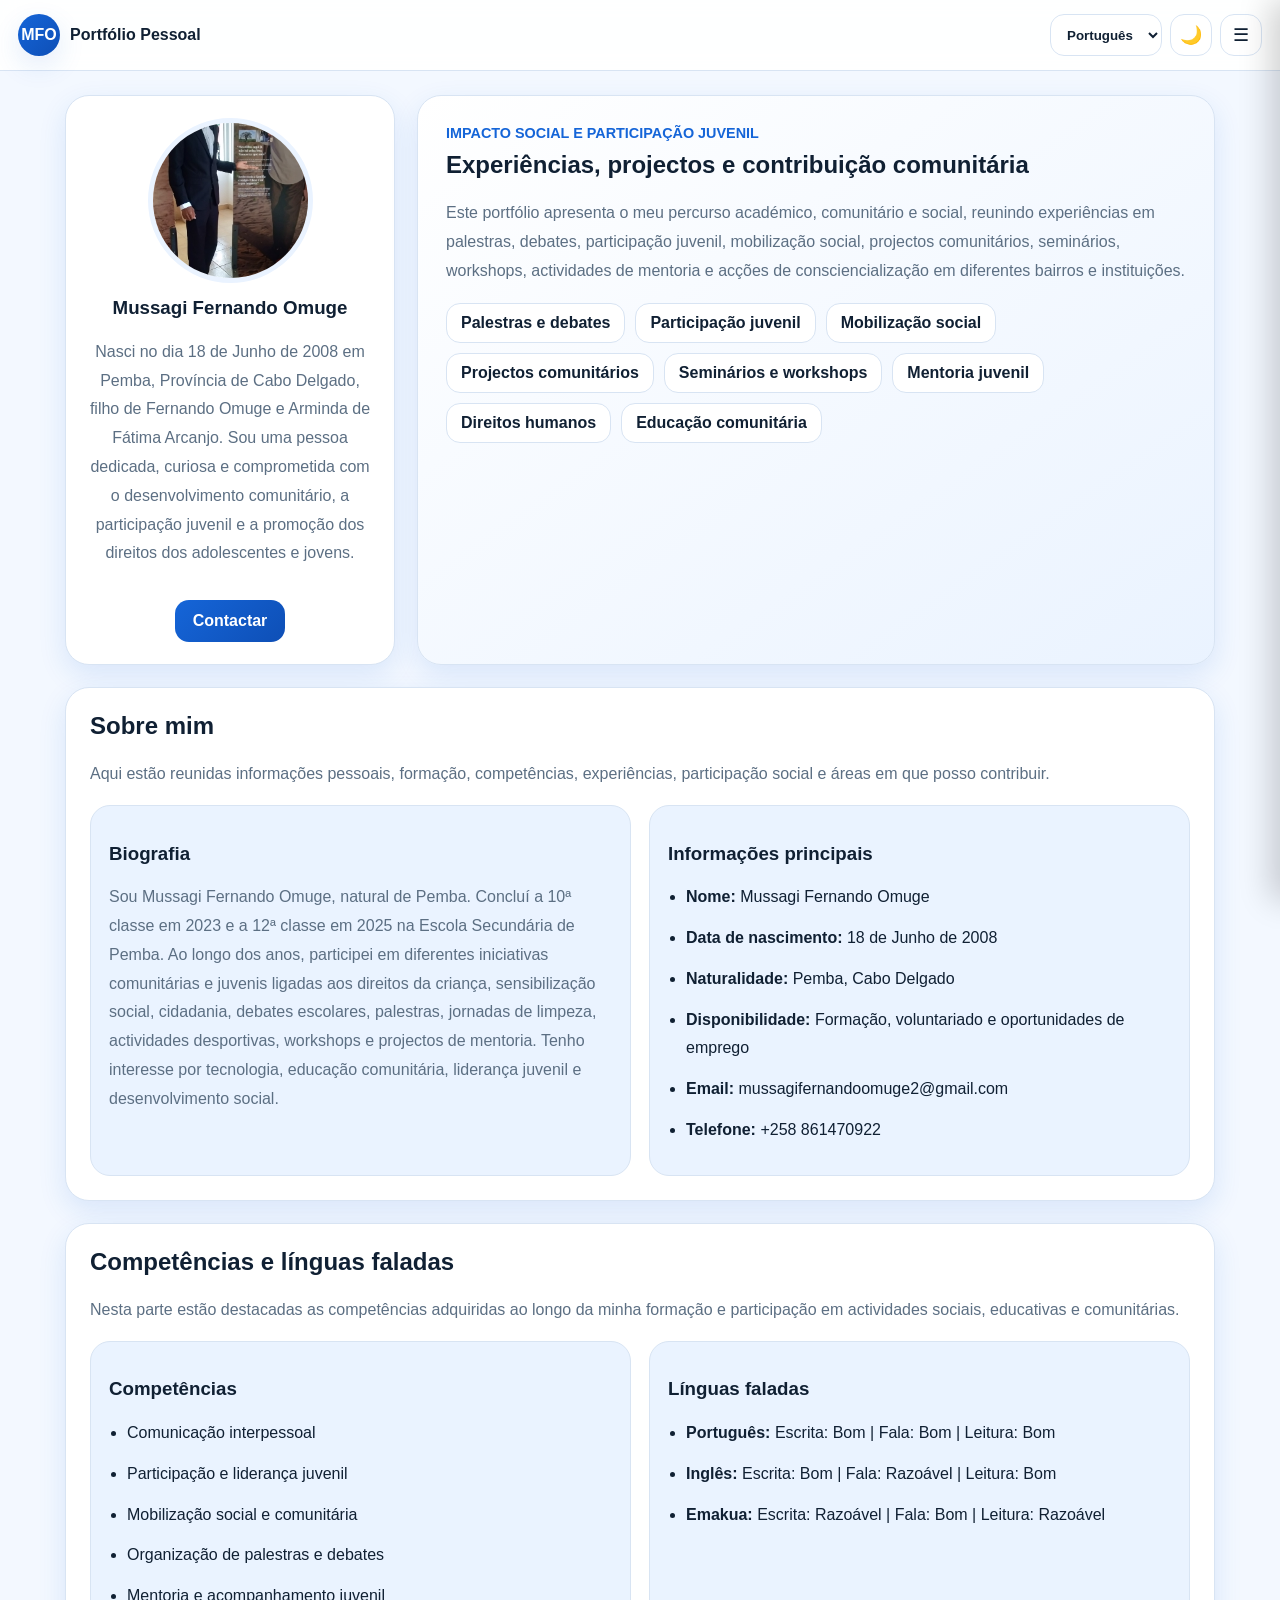
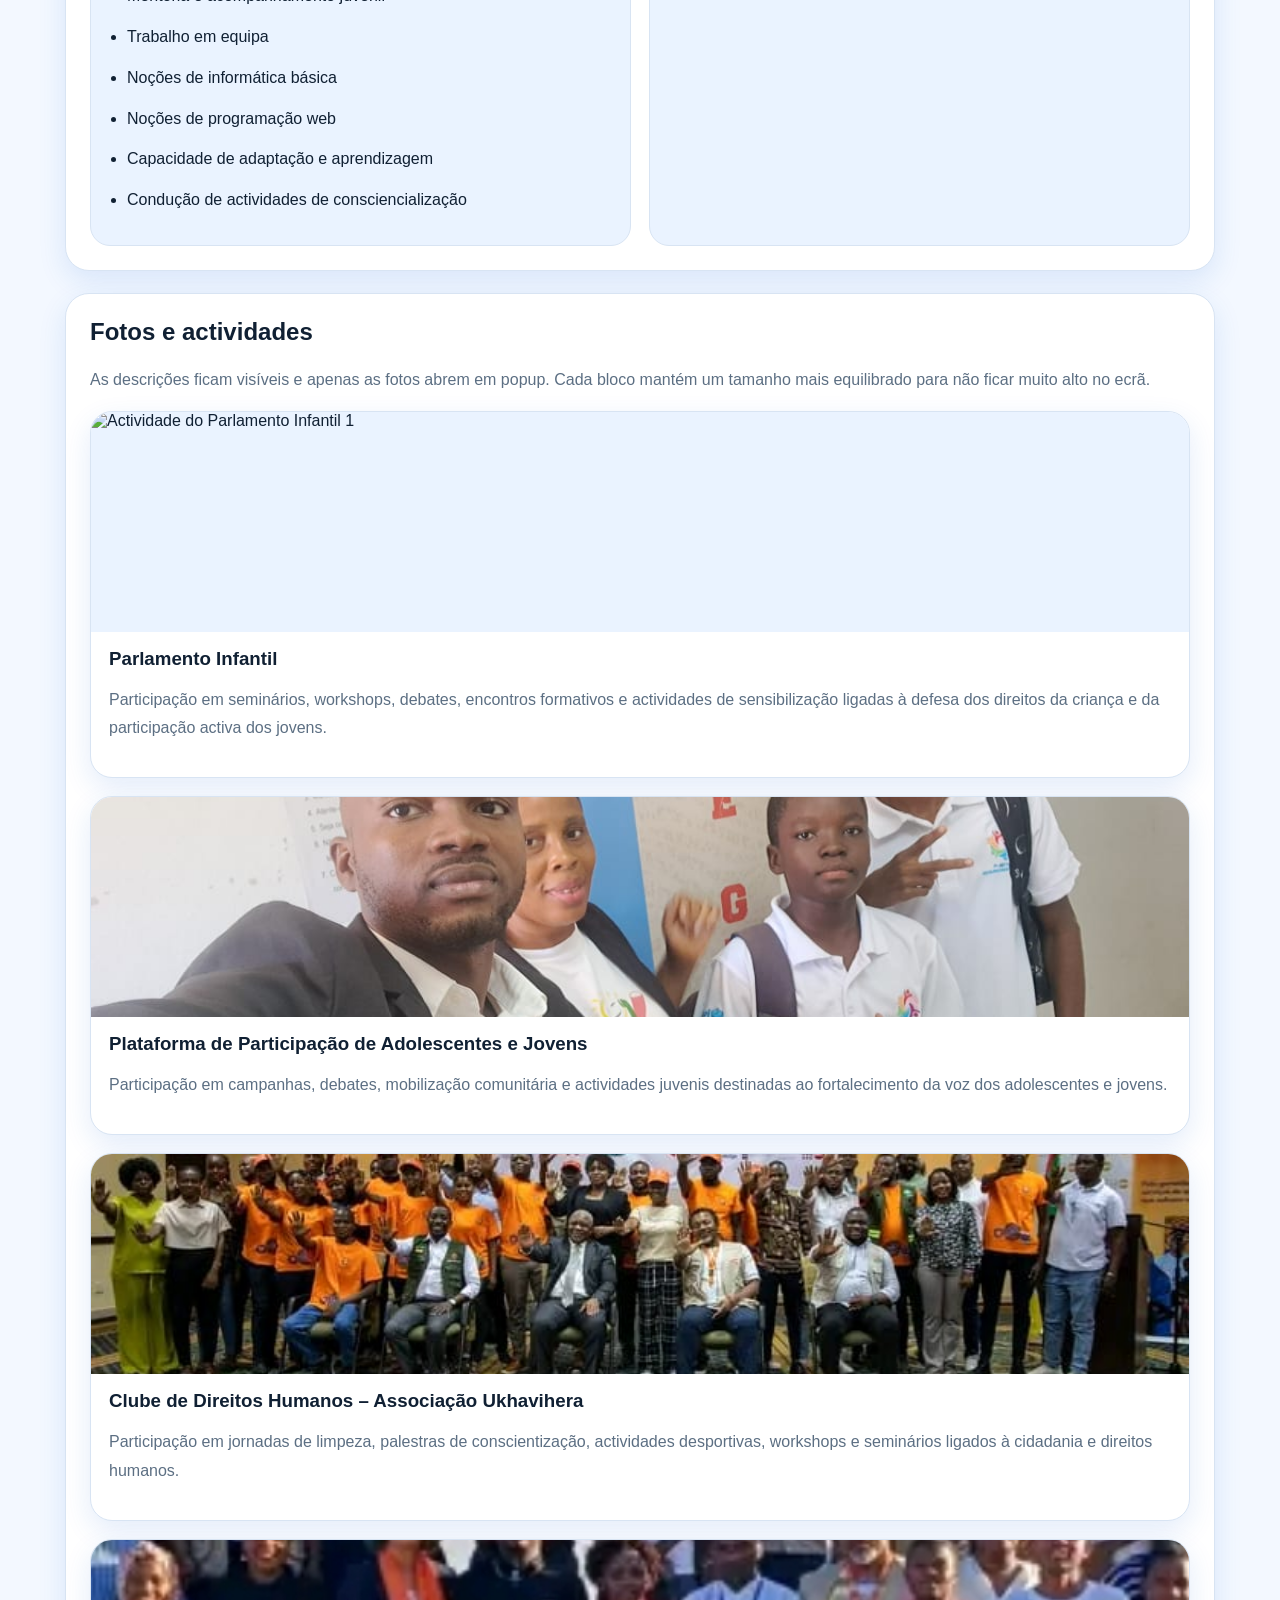
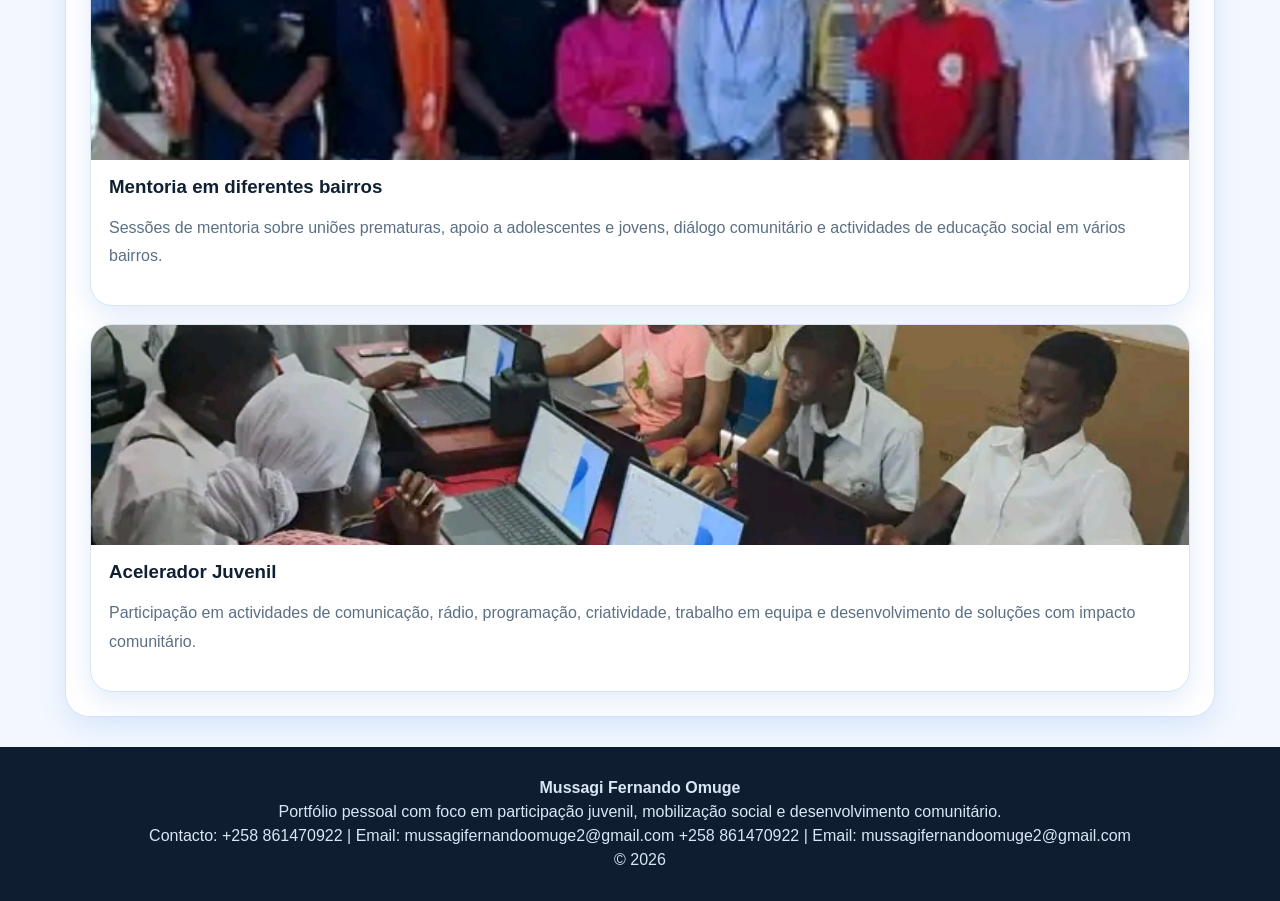
==== home (2).html @ 881435b7 "Add files via upload" ====
<!DOCTYPE html>
<html lang="pt">
<head>
  <meta charset="UTF-8">
  <meta name="viewport" content="width=device-width, initial-scale=1.0">
  <title>Portfólio | Mussagi Fernando Omuge</title>
  <link rel="stylesheet" href="home.css">
</head>
<body>

  <div class="sobreposicao" id="sobreposicao"></div>

  <header class="cabecalho-topo">
    <div class="marca-topo">
      <div class="icone-marca">MFO</div>
      <span data-i18n="marca">Portfólio Pessoal</span>
    </div>

    <div class="acoes-topo">
      <select class="seletor-idioma" id="seletorIdioma" aria-label="Selecionar idioma">
        <option value="pt">Português</option>
        <option value="en">English</option>
        <option value="es">Español</option>
      </select>

      <button class="botao-topo" id="botaoTema" aria-label="Alternar tema">🌙</button>
      <button class="botao-topo" id="botaoMenu" aria-label="Abrir menu">☰</button>
    </div>
  </header>

  <aside class="menu-lateral" id="menuLateral">
    <div class="topo-menu">
      <span data-i18n="menu_titulo">Menu</span>
      <button class="botao-topo" id="fecharMenu">✕</button>
    </div>

    <a href="#inicio" class="link-menu" data-i18n="menu_inicio">Início</a>
    <a href="#sobre" class="link-menu" data-i18n="menu_sobre">Sobre mim</a>
    <a href="#competencias" class="link-menu" data-i18n="menu_competencias">Competências</a>
    <a href="#percurso" class="link-menu" data-i18n="menu_percurso">Percurso</a>
    <a href="#experiencias" class="link-menu" data-i18n="menu_experiencias">Experiências</a>
    <a href="#fotos" class="link-menu" data-i18n="menu_fotos">Fotos e actividades</a>
    <a href="contactar.html" class="link-menu" data-i18n="menu_contactar">Contactar</a>
  </aside>

  <section class="hero" id="inicio">
    <article class="cartao cartao-perfil">
      <img src="perfil2.jpg" alt="Foto de Mussagi Fernando Omuge" class="foto-perfil imagem-ampliavel">
      <h1>Mussagi Fernando Omuge</h1>
      <p class="texto-suave" data-i18n="hero_texto">
        Nasci no dia 18 de Junho de 2008 em Pemba, Província de Cabo Delgado, filho de Fernando Omuge e Arminda de Fátima Arcanjo.
        Sou uma pessoa dedicada, curiosa e comprometida com o desenvolvimento comunitário, a participação juvenil e a promoção dos direitos dos adolescentes e jovens.
      </p>
      <a href="contactar.html" class="botao-principal" data-i18n="botao_contactar">Contactar</a>
    </article>

    <article class="cartao cartao-destaque">
      <span class="rotulo" data-i18n="rotulo_hero">Impacto social e participação juvenil</span>
      <h2 data-i18n="titulo_hero">Experiências, projectos e contribuição comunitária</h2>
      <p class="texto-suave" data-i18n="texto_hero_destaque">
        Este portfólio apresenta o meu percurso académico, comunitário e social, reunindo experiências em palestras, debates, participação juvenil,
        mobilização social, projectos comunitários, seminários, workshops, actividades de mentoria e acções de consciencialização em diferentes bairros e instituições.
      </p>

      <div class="lista-chips">
        <span class="chip" data-i18n="chip_1">Palestras e debates</span>
        <span class="chip" data-i18n="chip_2">Participação juvenil</span>
        <span class="chip" data-i18n="chip_3">Mobilização social</span>
        <span class="chip" data-i18n="chip_4">Projectos comunitários</span>
        <span class="chip" data-i18n="chip_5">Seminários e workshops</span>
        <span class="chip" data-i18n="chip_6">Mentoria juvenil</span>
        <span class="chip" data-i18n="chip_7">Direitos humanos</span>
        <span class="chip" data-i18n="chip_8">Educação comunitária</span>
      </div>
    </article>
  </section>

  <main class="conteudo-principal">

    <section class="cartao secao" id="sobre">
      <h2 data-i18n="sobre_titulo">Sobre mim</h2>
      <p class="introducao-secao" data-i18n="sobre_intro">
        Aqui estão reunidas informações pessoais, formação, competências, experiências, participação social e áreas em que posso contribuir.
      </p>

      <div class="grade-dupla">
        <div class="caixa-interna">
          <h3 data-i18n="biografia_titulo">Biografia</h3>
          <p class="texto-suave" data-i18n="biografia_texto">
            Sou Mussagi Fernando Omuge, natural de Pemba. Concluí a 10ª classe em 2023 e a 12ª classe em 2025 na Escola Secundária de Pemba.
            Ao longo dos anos, participei em diferentes iniciativas comunitárias e juvenis ligadas aos direitos da criança, sensibilização social, cidadania,
            debates escolares, palestras, jornadas de limpeza, actividades desportivas, workshops e projectos de mentoria. Tenho interesse por tecnologia,
            educação comunitária, liderança juvenil e desenvolvimento social.
          </p>
        </div>

        <div class="caixa-interna">
          <h3 data-i18n="info_titulo">Informações principais</h3>
          <ul class="lista-info">
            <li><strong data-i18n="nome_label">Nome:</strong> Mussagi Fernando Omuge</li>
            <li><strong data-i18n="nascimento_label">Data de nascimento:</strong> <span data-i18n="nascimento_valor">18 de Junho de 2008</span></li>
            <li><strong data-i18n="naturalidade_label">Naturalidade:</strong> Pemba, Cabo Delgado</li>
            <li><strong data-i18n="disponibilidade_label">Disponibilidade:</strong> <span data-i18n="disponibilidade_valor">Formação, voluntariado e oportunidades de emprego</span></li>
            <li><strong>Email:</strong> mussagifernandoomuge2@gmail.com</li>
            <li><strong data-i18n="telefone_label">Telefone:</strong> +258 861470922</li>
          </ul>
        </div>
      </div>
    </section>

    <section class="cartao secao" id="competencias">
      <h2 data-i18n="competencias_titulo">Competências e línguas faladas</h2>
      <p class="introducao-secao" data-i18n="competencias_intro">
        Nesta parte estão destacadas as competências adquiridas ao longo da minha formação e participação em actividades sociais, educativas e comunitárias.
      </p>

      <div class="grade-dupla">
        <div class="caixa-interna">
          <h3 data-i18n="competencias_lista_titulo">Competências</h3>
          <ul class="lista-info">
            <li data-i18n="comp_1">Comunicação interpessoal</li>
            <li data-i18n="comp_2">Participação e liderança juvenil</li>
            <li data-i18n="comp_3">Mobilização social e comunitária</li>
            <li data-i18n="comp_4">Organização de palestras e debates</li>
            <li data-i18n="comp_5">Mentoria e acompanhamento juvenil</li>
            <li data-i18n="comp_6">Trabalho em equipa</li>
            <li data-i18n="comp_7">Noções de informática básica</li>
            <li data-i18n="comp_8">Noções de programação web</li>
            <li data-i18n="comp_9">Capacidade de adaptação e aprendizagem</li>
            <li data-i18n="comp_10">Condução de actividades de consciencialização</li>
          </ul>
        </div>

        <div class="caixa-interna">
          <h3 data-i18n="linguas_titulo">Línguas faladas</h3>
          <ul class="lista-info">
            <li><strong data-i18n="portugues_label">Português:</strong> <span data-i18n="portugues_valor">Escrita: Bom | Fala: Bom | Leitura: Bom</span></li>
            <li><strong data-i18n="ingles_label">Inglês:</strong> <span data-i18n="ingles_valor"></span></li>
            <li><strong data-i18n="traducao_label">Emakua:</strong> <span data-i18n="traducao_valor"></span></li>

        

          </ul>
        </div>
      </div>
    </section>

    <section class="cartao secao" id="fotos">
      <h2 data-i18n="fotos_titulo">Fotos e actividades</h2>
      <p class="introducao-secao" data-i18n="fotos_intro">
        As descrições ficam visíveis e apenas as fotos abrem em popup. Cada bloco mantém um tamanho mais equilibrado para não ficar muito alto no ecrã.
      </p>

      <div class="pilha-actividades">
        <article class="bloco-actividade">
          <div class="trilho-fotos">
            <img src="P.I1.JPG" alt="Actividade do Parlamento Infantil 1" class="foto-actividade imagem-ampliavel">
            <img src="P.I4.jpg" alt="Actividade do Parlamento Infantil 2" class="foto-actividade imagem-ampliavel">
            <img src="P.I3.jpg" alt="Actividade do Parlamento Infantil 3" class="foto-actividade imagem-ampliavel">
          </div>
          <div class="descricao-actividade">
            <h3 data-i18n="foto1_titulo">Parlamento Infantil</h3>
            <p data-i18n="foto1_texto">
              Participação em seminários, workshops, debates, encontros formativos e actividades de sensibilização ligadas à defesa dos direitos da criança e da participação activa dos jovens.
            </p>
          </div>
        </article>

        <article class="bloco-actividade">
          <div class="trilho-fotos">
            <img src="PPAJ1.jpg" alt="Plataforma de Participação 1" class="foto-actividade imagem-ampliavel">
            <img src="PPAJ5.jpg" alt="Plataforma de Participação 2" class="foto-actividade imagem-ampliavel">
            <img src="A&J1.jpg" alt="Plataforma de Participação 3" class="foto-actividade imagem-ampliavel">
          </div>
          <div class="descricao-actividade">
            <h3 data-i18n="foto2_titulo">Plataforma de Participação de Adolescentes e Jovens</h3>
            <p data-i18n="foto2_texto">
              Participação em campanhas, debates, mobilização comunitária e actividades juvenis destinadas ao fortalecimento da voz dos adolescentes e jovens.
            </p>
          </div>
        </article>

        <article class="bloco-actividade">
          <div class="trilho-fotos">
            <img src="UKh2.jpg" alt="Associação Ukhavihera 1" class="foto-actividade imagem-ampliavel">
            <img src="UKh3.jpg" alt="Associação Ukhavihera 2" class="foto-actividade imagem-ampliavel">
            <img src="UKh.jpg" alt="Associação Ukhavihera 3" class="foto-actividade imagem-ampliavel">
          </div>
          <div class="descricao-actividade">
            <h3 data-i18n="foto3_titulo">Clube de Direitos Humanos – Associação Ukhavihera</h3>
            <p data-i18n="foto3_texto">
              Participação em jornadas de limpeza, palestras de conscientização, actividades desportivas, workshops e seminários ligados à cidadania e direitos humanos.
            </p>
          </div>
        </article>

        <article class="bloco-actividade">
          <div class="trilho-fotos">
            <img src="kutenga.jpg" alt="Mentoria Kutenga 1" class="foto-actividade imagem-ampliavel">
            <img src="kutenga1.jpg" alt="Mentoria Kutenga 2" class="foto-actividade imagem-ampliavel">
            <img src="kutenga2.jpg" alt="Mentoria Kutenga 3" class="foto-actividade imagem-ampliavel">
          </div>
          <div class="descricao-actividade">
            <h3 data-i18n="foto4_titulo">Mentoria em diferentes bairros</h3>
            <p data-i18n="foto4_texto">
              Sessões de mentoria sobre uniões prematuras, apoio a adolescentes e jovens, diálogo comunitário e actividades de educação social em vários bairros.
            </p>
          </div>
        </article>

        <article class="bloco-actividade">
          <div class="trilho-fotos">
            <img src="acele2.jpg" alt="Acelerador Juvenil 1" class="foto-actividade imagem-ampliavel">
            <img src="acele1.jpg" alt="Acelerador Juvenil 2" class="foto-actividade imagem-ampliavel">
            <img src="acele3.jpg" alt="Acelerador Juvenil 3" class="foto-actividade imagem-ampliavel">
          </div>
          <div class="descricao-actividade">
            <h3 data-i18n="foto5_titulo">Acelerador Juvenil</h3>
            <p data-i18n="foto5_texto">
              Participação em actividades de comunicação, rádio, programação, criatividade, trabalho em equipa e desenvolvimento de soluções com impacto comunitário.
            </p>
          </div>
        </article>
      </div>
    </section>
  </main>

  <div class="popup-imagem" id="popupImagem">
    <div class="caixa-popup-imagem">
      <button class="fechar-popup" id="fecharPopupImagem">✕</button>
      <img src="perfil1.jpg" alt="Imagem ampliada" id="imagemPopup">
    </div>
  </div>




        
  <footer class="rodape">
    <p><strong>Mussagi Fernando Omuge</strong></p>
    <p data-i18n="rodape_texto">Portfólio pessoal com foco em participação juvenil, mobilização social e desenvolvimento comunitário.</p>
    <p><span data-i18n="rodape_contacto">Contacto:</span> +258 861470922 | Email: mussagifernandoomuge2@gmail.com</p>
    <p>© 2026</p>
  </footer>

  <script src="home.js"></script>
</body>
</html>
---- home.css ----
:root {
  --fundo: #f3f8ff;
  --branco: #ffffff;
  --texto: #102033;
  --texto-suave: #5c6f83;
  --azul: #1565d8;
  --azul-escuro: #0e4fb6;
  --azul-claro: #eaf3ff;
  --borda: #d8e4f3;
  --sombra: 0 10px 28px rgba(21, 101, 216, 0.12);
  --rodape: #0f1d31;
}

body.modo-escuro {
  --fundo: #0d1521;
  --branco: #142031;
  --texto: #e8f1ff;
  --texto-suave: #b3c4d8;
  --azul: #5ea6ff;
  --azul-escuro: #86bcff;
  --azul-claro: #1a2940;
  --borda: #263851;
  --sombra: 0 10px 28px rgba(0, 0, 0, 0.35);
  --rodape: #09111c;
}

* {
  box-sizing: border-box;
}

html {
  scroll-behavior: smooth;
}

body {
  margin: 0;
  font-family: Arial, Helvetica, sans-serif;
  background: var(--fundo);
  color: var(--texto);
  transition: 0.25s;
}

img {
  display: block;
  max-width: 100%;
}

a {
  text-decoration: none;
  color: inherit;
}

.cabecalho-topo {
  position: sticky;
  top: 0;
  z-index: 60;
  display: flex;
  justify-content: space-between;
  align-items: center;
  padding: 14px 18px;
  background: rgba(255, 255, 255, 0.92);
  backdrop-filter: blur(10px);
  border-bottom: 1px solid var(--borda);
}

body.modo-escuro .cabecalho-topo {
  background: rgba(13, 21, 33, 0.92);
}

.marca-topo {
  display: flex;
  align-items: center;
  gap: 10px;
  font-weight: 700;
}

.icone-marca {
  width: 42px;
  height: 42px;
  border-radius: 50%;
  display: grid;
  place-items: center;
  color: white;
  background: linear-gradient(135deg, var(--azul), var(--azul-escuro));
  box-shadow: var(--sombra);
}

.acoes-topo {
  display: flex;
  align-items: center;
  gap: 8px;
}

.seletor-idioma {
  height: 42px;
  padding: 0 12px;
  border-radius: 14px;
  border: 1px solid var(--borda);
  background: var(--branco);
  color: var(--texto);
  font-weight: 600;
  outline: none;
  cursor: pointer;
}

.seletor-pagina {
  margin-left: auto;
}

.botao-topo {
  width: 42px;
  height: 42px;
  border-radius: 14px;
  border: 1px solid var(--borda);
  background: var(--branco);
  color: var(--texto);
  cursor: pointer;
  font-size: 18px;
}

.sobreposicao {
  position: fixed;
  inset: 0;
  background: rgba(0, 0, 0, 0.35);
  opacity: 0;
  pointer-events: none;
  transition: 0.2s;
  z-index: 55;
}

.sobreposicao.mostrar {
  opacity: 1;
  pointer-events: auto;
}

.menu-lateral {
  position: fixed;
  top: 0;
  right: 0;
  width: min(300px, 85vw);
  height: 100vh;
  background: var(--branco);
  box-shadow: -10px 0 30px rgba(0, 0, 0, 0.18);
  padding: 20px;
  transform: translateX(100%);
  transition: 0.25s;
  z-index: 70;
}

.menu-lateral.abrir {
  transform: translateX(0);
}

.topo-menu {
  display: flex;
  justify-content: space-between;
  align-items: center;
  margin-bottom: 18px;
  font-weight: bold;
}

.link-menu {
  display: block;
  padding: 14px 16px;
  margin-bottom: 12px;
  background: var(--azul-claro);
  border: 1px solid var(--borda);
  border-radius: 16px;
  font-weight: 600;
}

.hero,
.conteudo-principal,
.pagina-contactar {
  width: min(1150px, 92vw);
  margin-left: auto;
  margin-right: auto;
}

.hero {
  display: grid;
  grid-template-columns: 330px 1fr;
  gap: 22px;
  margin-top: 24px;
}

.cartao {
  background: var(--branco);
  border: 1px solid var(--borda);
  border-radius: 24px;
  box-shadow: var(--sombra);
}

.cartao-perfil {
  padding: 22px;
  text-align: center;
}

.foto-perfil {
  width: 165px;
  aspect-ratio: 1;
  object-fit: cover;
  border-radius: 50%;
  margin: 0 auto 14px;
  border: 5px solid var(--azul-claro);
  cursor: pointer;
}

.cartao-destaque {
  padding: 28px;
  background: linear-gradient(145deg, var(--branco), var(--azul-claro));
}

.rotulo {
  display: inline-block;
  margin-bottom: 10px;
  color: var(--azul);
  font-weight: 700;
  text-transform: uppercase;
  font-size: 0.9rem;
}

.cartao-destaque h2,
.cartao-perfil h1,
.secao h2 {
  margin-top: 0;
}

.texto-suave,
.introducao-secao,
.item-percurso p,
.descricao-actividade p,
.cartao-contacto p {
  color: var(--texto-suave);
  line-height: 1.8;
}

.botao-principal,
.botao-rede {
  display: inline-block;
  margin-top: 16px;
  padding: 12px 18px;
  border: none;
  border-radius: 14px;
  background: linear-gradient(135deg, var(--azul), var(--azul-escuro));
  color: white;
  font-weight: 700;
  cursor: pointer;
}

.lista-chips {
  display: flex;
  flex-wrap: wrap;
  gap: 10px;
  margin-top: 18px;
}

.chip {
  padding: 10px 14px;
  border: 1px solid var(--borda);
  border-radius: 14px;
  background: var(--branco);
  font-weight: 700;
}

.conteudo-principal,
.pagina-contactar {
  display: grid;
  gap: 22px;
  margin-top: 22px;
  margin-bottom: 30px;
}

.secao {
  padding: 24px;
}

.grade-dupla {
  display: grid;
  grid-template-columns: 1fr 1fr;
  gap: 18px;
}

.caixa-interna {
  padding: 18px;
  border-radius: 20px;
  background: var(--azul-claro);
  border: 1px solid var(--borda);
}

.lista-info {
  margin: 0;
  padding-left: 18px;
}

.lista-info li {
  margin-bottom: 12px;
  line-height: 1.8;
}

.lista-percurso {
  display: grid;
  gap: 16px;
}

.item-percurso {
  padding: 18px;
  border-radius: 20px;
  background: var(--azul-claro);
  border: 1px solid var(--borda);
}

.ano {
  display: inline-block;
  margin-bottom: 8px;
  color: var(--azul);
  font-weight: 700;
}

.pilha-actividades {
  display: grid;
  gap: 18px;
}

.bloco-actividade {
  border-radius: 22px;
  overflow: hidden;
  border: 1px solid var(--borda);
  background: var(--branco);
  box-shadow: var(--sombra);
}

.trilho-fotos {
  display: flex;
  overflow-x: auto;
  scroll-snap-type: x mandatory;
  background: var(--azul-claro);
}

.foto-actividade {
  min-width: 100%;
  height: 220px;
  object-fit: cover;
  scroll-snap-align: start;
  cursor: pointer;
}

.descricao-actividade {
  padding: 16px 18px 18px;
}

.descricao-actividade h3 {
  margin-top: 0;
  margin-bottom: 8px;
}

.cabecalho-pagina {
  width: min(1150px, 92vw);
  margin: 22px auto 0;
  display: flex;
  align-items: center;
  gap: 14px;
  flex-wrap: wrap;
}

.botao-voltar {
  width: 46px;
  height: 46px;
  border-radius: 50%;
  display: grid;
  place-items: center;
  background: var(--branco);
  border: 1px solid var(--borda);
  box-shadow: var(--sombra);
  font-size: 24px;
  font-weight: bold;
}

.grade-contactos {
  display: grid;
  grid-template-columns: repeat(2, minmax(0, 1fr));
  gap: 18px;
}

.cartao-contacto {
  padding: 22px;
  border-radius: 22px;
  background: var(--branco);
  border: 1px solid var(--borda);
  box-shadow: var(--sombra);
}

.icone-rede {
  width: 52px;
  height: 52px;
  object-fit: contain;
  margin-bottom: 12px;
}

.popup-imagem,
.popup-mensagem {
  position: fixed;
  inset: 0;
  display: none;
  place-items: center;
  padding: 20px;
  background: rgba(0, 0, 0, 0.58);
  z-index: 120;
}

.popup-imagem.mostrar,
.popup-mensagem.mostrar {
  display: grid;
}

.caixa-popup-imagem {
  position: relative;
  width: min(50vw, 760px);
  max-width: 95vw;
}

.caixa-popup-imagem img {
  width: 100%;
  max-height: 82vh;
  object-fit: contain;
  border-radius: 22px;
  background: #000;
}

.caixa-popup-mensagem {
  position: relative;
  width: min(560px, 95vw);
  background: var(--branco);
  color: var(--texto);
  border-radius: 22px;
  padding: 24px;
  border: 1px solid var(--borda);
}

.fechar-popup {
  position: absolute;
  top: -10px;
  right: -10px;
  width: 42px;
  height: 42px;
  border: none;
  border-radius: 50%;
  background: white;
  font-size: 18px;
  font-weight: bold;
  cursor: pointer;
}

.rodape {
  background: var(--rodape);
  color: #d9e6f8;
  text-align: center;
  padding: 26px 18px;
}

.rodape p {
  margin: 6px 0;
}

@media (max-width: 980px) {
  .hero,
  .grade-dupla,
  .grade-contactos {
    grid-template-columns: 1fr;
  }

  .caixa-popup-imagem {
    width: min(72vw, 760px);
  }
}

@media (max-width: 620px) {
  .cabecalho-topo {
    padding: 12px 14px;
  }

  .acoes-topo {
    flex-wrap: wrap;
    justify-content: flex-end;
  }

  .seletor-idioma {
    width: 130px;
  }

  .hero {
    margin-top: 18px;
    gap: 16px;
  }

  .secao,
  .cartao-perfil,
  .cartao-destaque {
    padding: 18px;
  }

  .foto-perfil {
    width: 135px;
  }

  .foto-actividade {
    height: 180px;
  }

  .botao-voltar {
    width: 42px;
    height: 42px;
  }

  .cabecalho-pagina h1 {
    font-size: 1.4rem;
  }

  .caixa-popup-imagem {
    width: 92vw;
  }
}
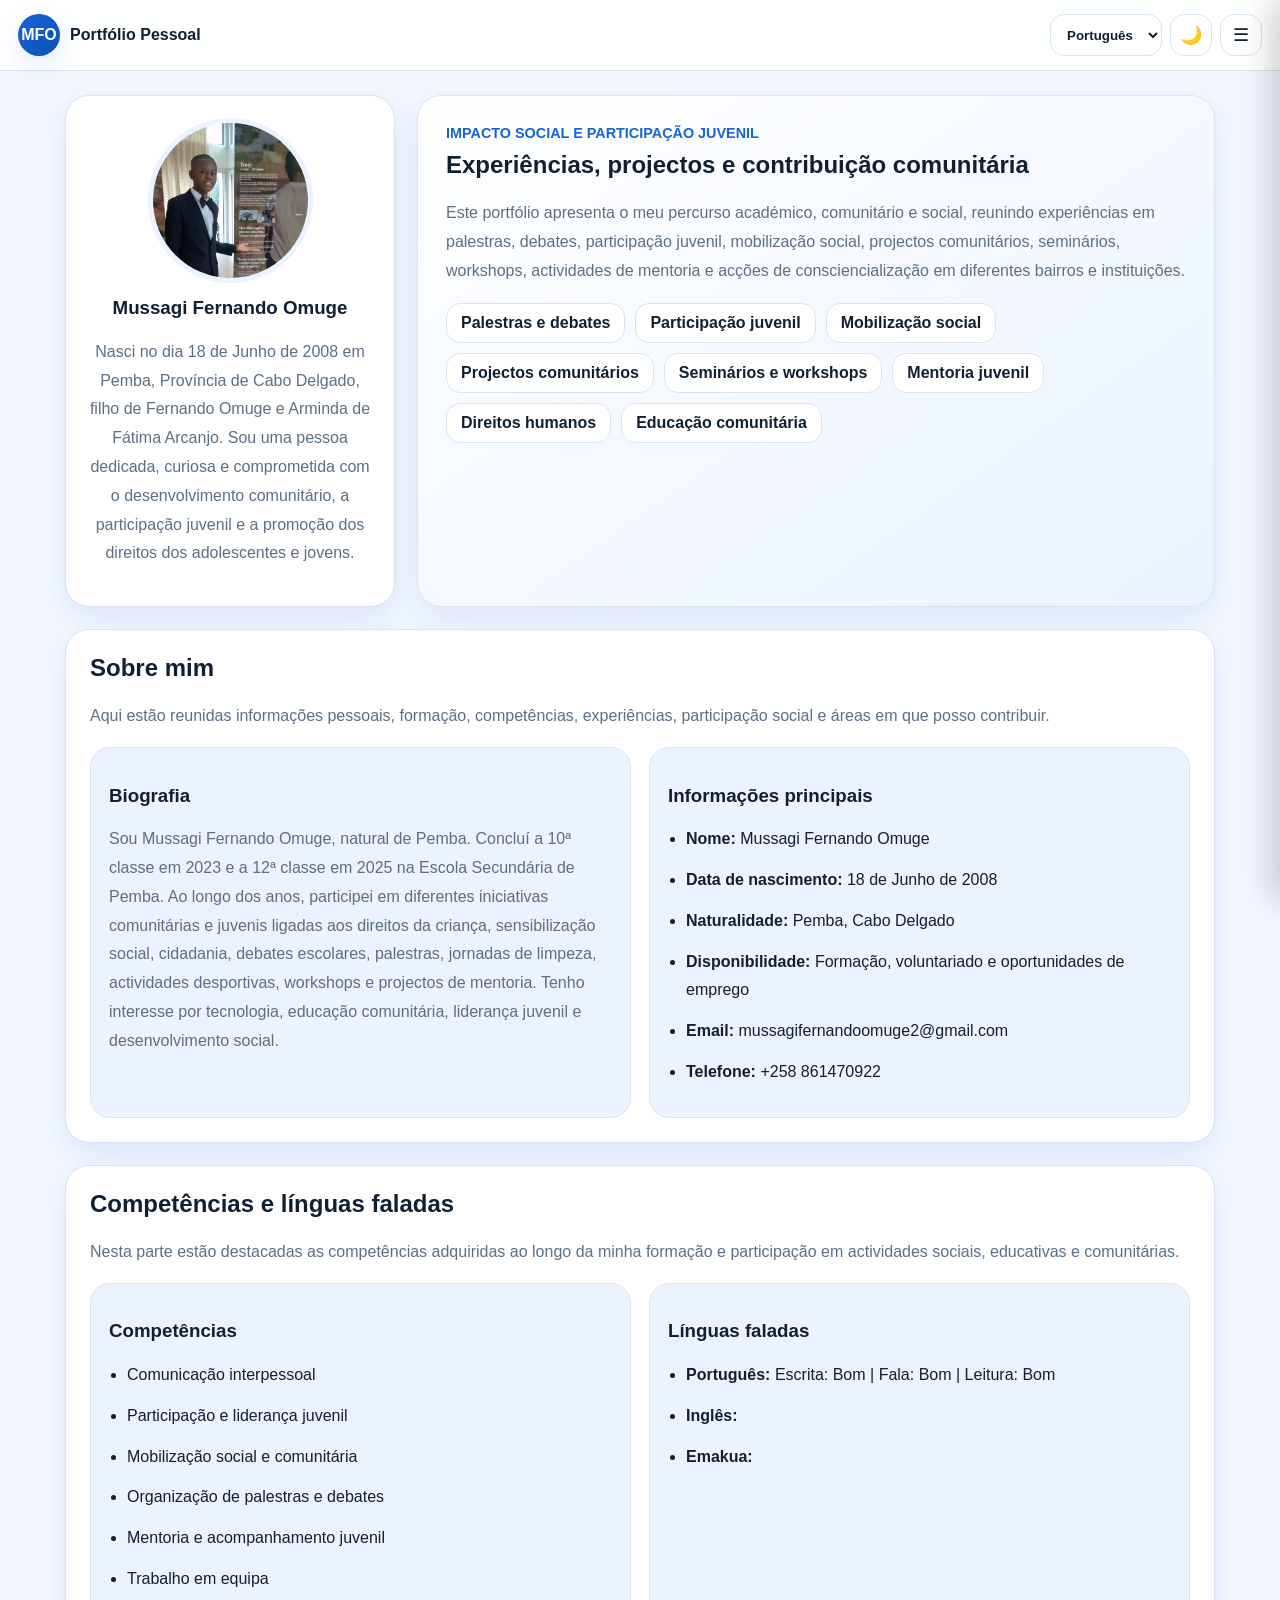
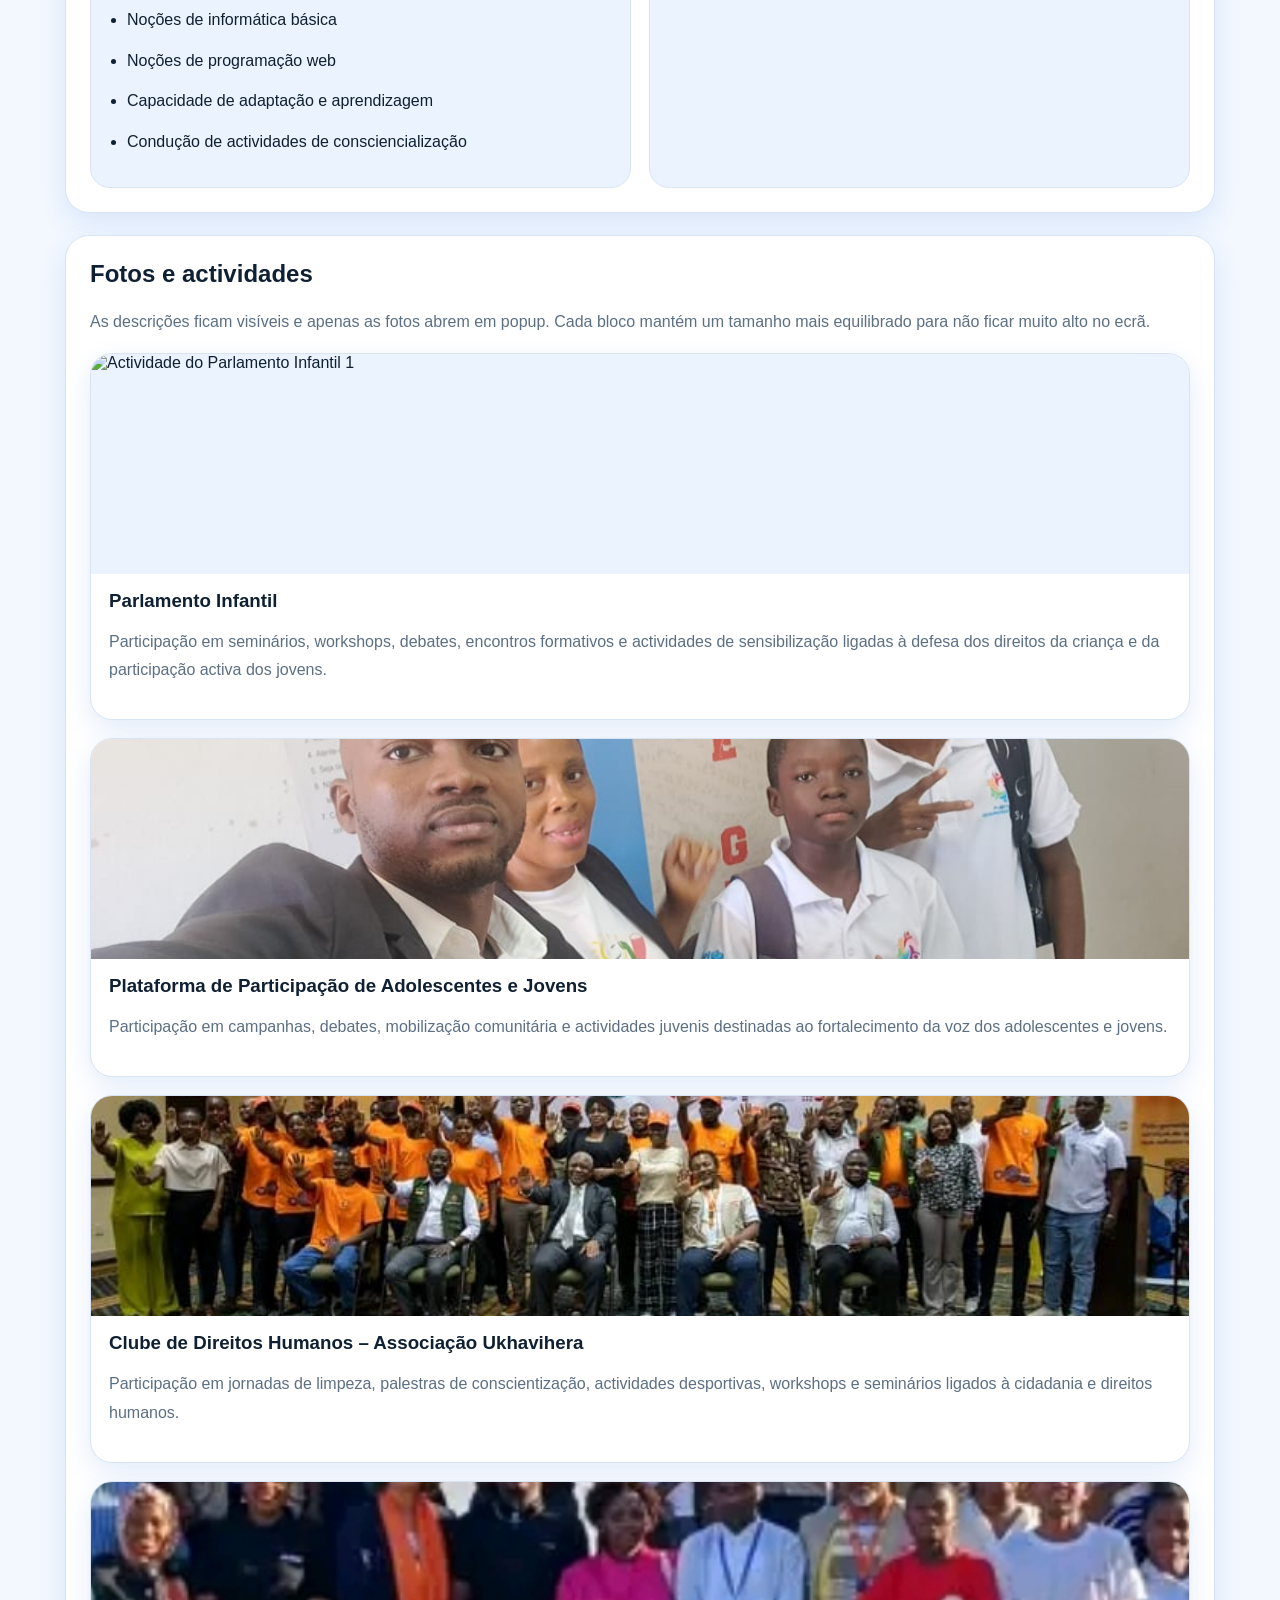
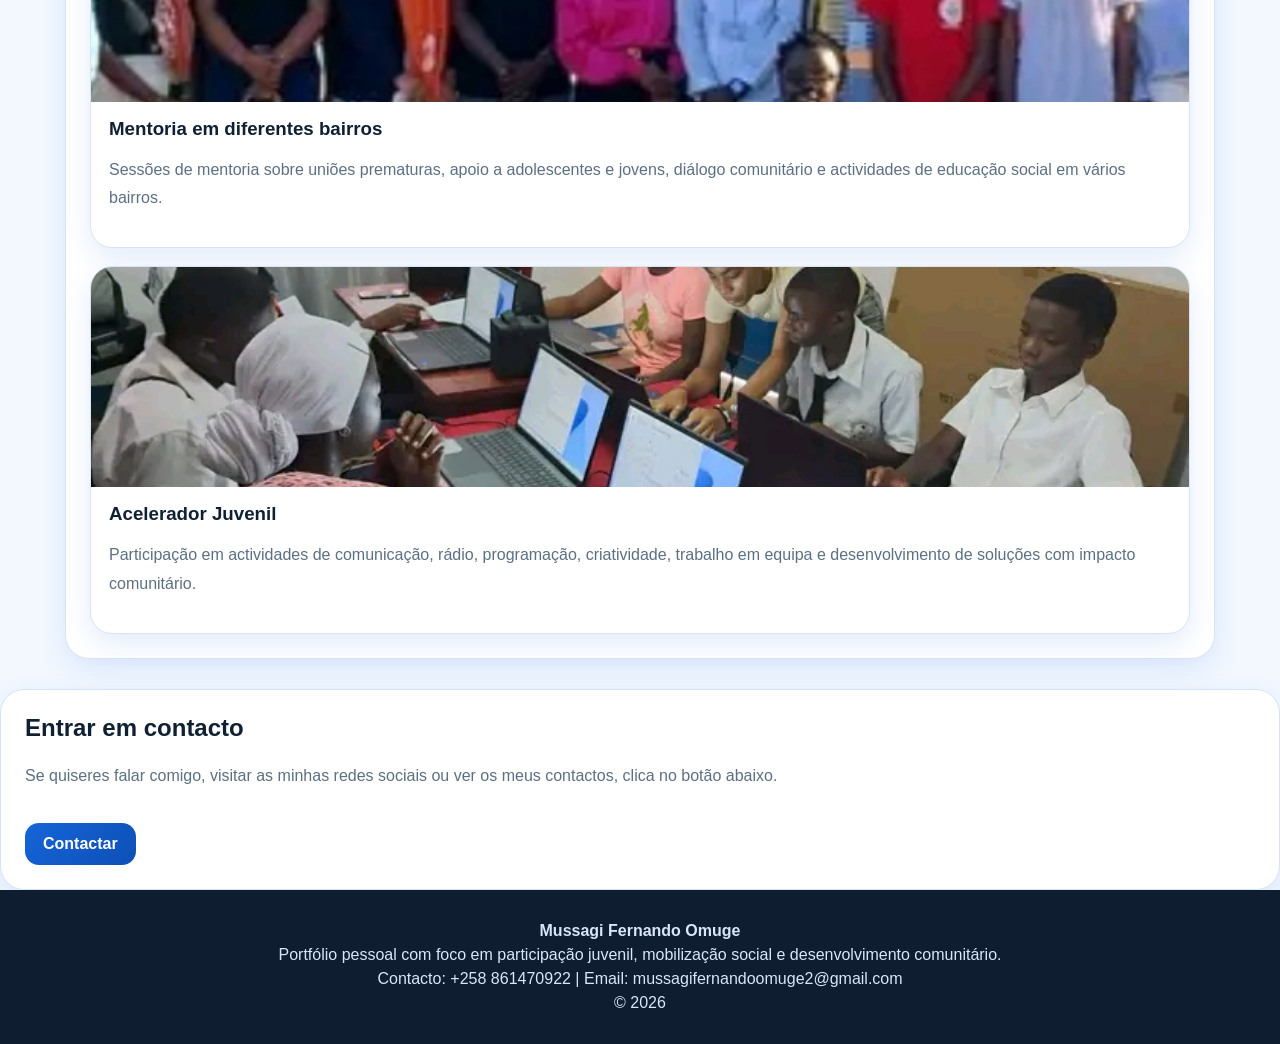
==== commit 40366a85: "Update home (2).html" ====
--- a/home (2).html
+++ b/home (2).html
@@ -45,13 +45,13 @@
 
   <section class="hero" id="inicio">
     <article class="cartao cartao-perfil">
-      <img src="perfil2.jpg" alt="Foto de Mussagi Fernando Omuge" class="foto-perfil imagem-ampliavel">
+      <img src="perfil3.jpg" alt="Foto de Mussagi Fernando Omuge" class="foto-perfil imagem-ampliavel">
       <h1>Mussagi Fernando Omuge</h1>
       <p class="texto-suave" data-i18n="hero_texto">
         Nasci no dia 18 de Junho de 2008 em Pemba, Província de Cabo Delgado, filho de Fernando Omuge e Arminda de Fátima Arcanjo.
         Sou uma pessoa dedicada, curiosa e comprometida com o desenvolvimento comunitário, a participação juvenil e a promoção dos direitos dos adolescentes e jovens.
       </p>
-      <a href="contactar.html" class="botao-principal" data-i18n="botao_contactar">Contactar</a>
+      <p class="btn"></p>
     </article>
 
     <article class="cartao cartao-destaque">
@@ -234,7 +234,17 @@
 
 
 
-
+<section class="cartao secao secao-contactar-final">
+  <h2 data-i18n="contacto_final_titulo">Entrar em contacto</h2>
+  
+  <p class="introducao-secao" data-i18n="contacto_final_texto">
+    Se quiseres falar comigo, visitar as minhas redes sociais ou ver os meus contactos, clica no botão abaixo.
+  </p>
+
+  <a href="contactar.html" class="botao-principal botao-contactar-final" data-i18n="contacto_final_botao">
+    Contactar
+  </a>
+</section>
         
   <footer class="rodape">
     <p><strong>Mussagi Fernando Omuge</strong></p>
@@ -245,4 +255,4 @@
 
   <script src="home.js"></script>
 </body>
-</html>+</html>
--- a/home.css
+++ b/home.css
@@ -51,7 +51,7 @@
 }
 
 .cabecalho-topo {
-  position: sticky;
+  position:relative;
   top: 0;
   z-index: 60;
   display: flex;
